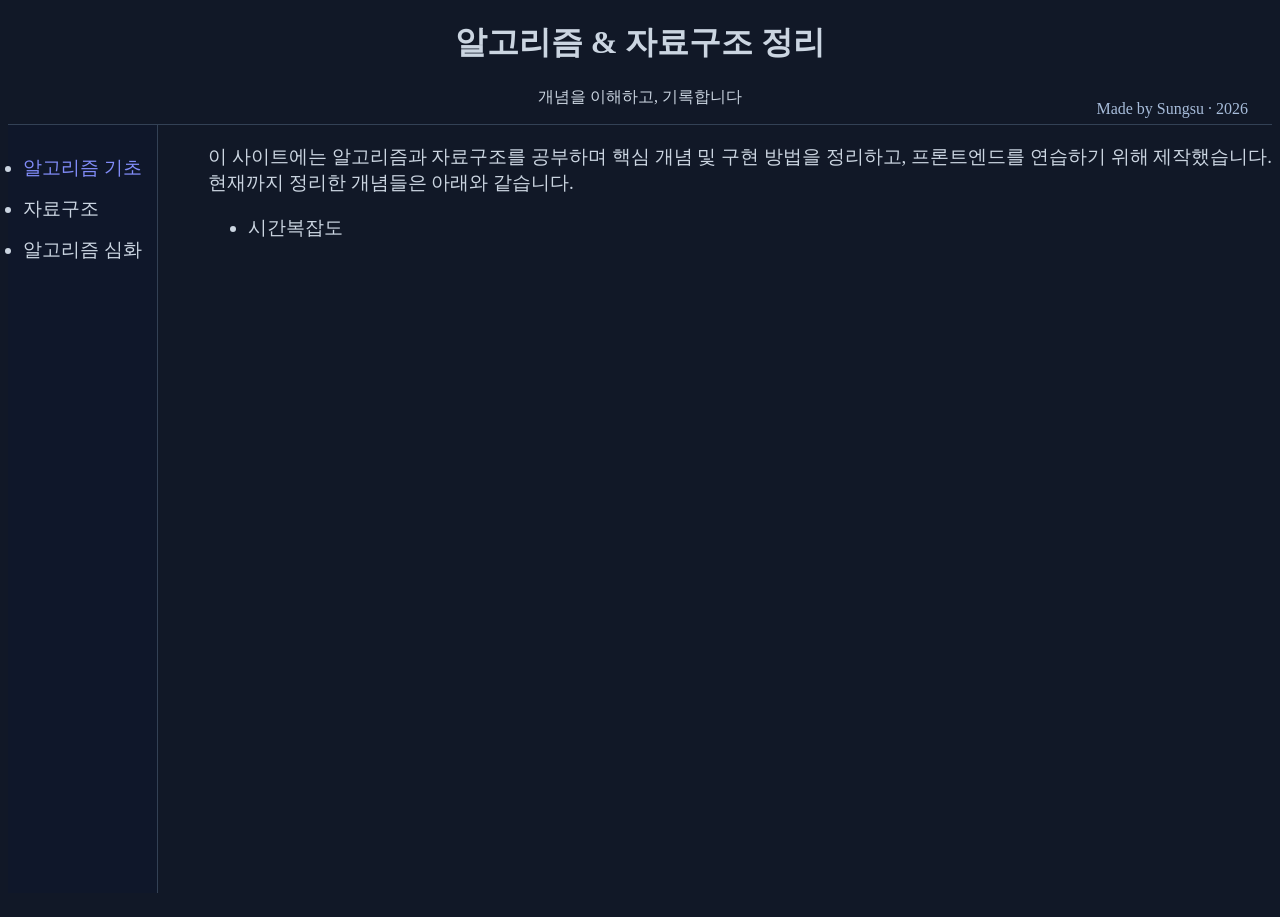
==== index.html @ 2032b718 "init: add algorithm study homepage" ====
<!DOCTYPE html>
<html lang="ko">
<head>
    <meta charset="UTF-8">
    <meta name="viewport" content="width=device-width, initial-scale=1.0">
    <title>algorithm-data-structure-notes</title>
    <link href="style.css" rel="stylesheet">
</head>
<body>
    <header class="header">
        <div>
            <h1>알고리즘 & 자료구조 정리</h1>
            <p>개념을 이해하고, 기록합니다</p>
        </div>

        <span class="site-credit">Made by Sungsu · 2026</span>
    </header>

    <div class="container">
        <ul class="box-list">
            <li><a href="algorithm_basic.html">알고리즘 기초</a></li>
            <li>자료구조</li>
            <li>알고리즘 심화</li>
        </ul>

        <div>
            <p style="font-size: 19px; font-family: gulim;">이 사이트에는 알고리즘과 자료구조를 공부하며 핵심 개념 및 구현 방법을 정리하고, 프론트엔드를 연습하기 위해 제작했습니다.
                현재까지 정리한 개념들은 아래와 같습니다. 

                <ul>
                    <li>시간복잡도</li>
                    
                </ul>

            
            </p>
        </div>

        
        
    </div>
    
    
</body>
</html>
---- style.css ----
body {
    background-color: #111827;
    color: #CBD5E1;
}

li {
    font-family: gulim;
    font-size: 19px;
    margin-top: 15px;
}

.box-list {
    border-right: 1px solid #334155;
    padding: 15px;
    width: fit-content;
    margin-top: 0px;
    background-color: #0F172A;
}


.container {
    display: grid;
    grid-template-columns: 180px minmax(0, 1fr);
    gap: 20px;
    min-height: calc(100vh - 116px);
}

.header {
    position: relative;
    text-align: center;
    border-bottom: 1px solid #334155;
}

.site-credit {
    position: absolute;
    right: 24px;
    top: 85%;
    transform: translateY(-50%);

    font-size: 16px;
    color: #a7bcda;
}

a {
    color: #818CF8;
    text-decoration: none;
}
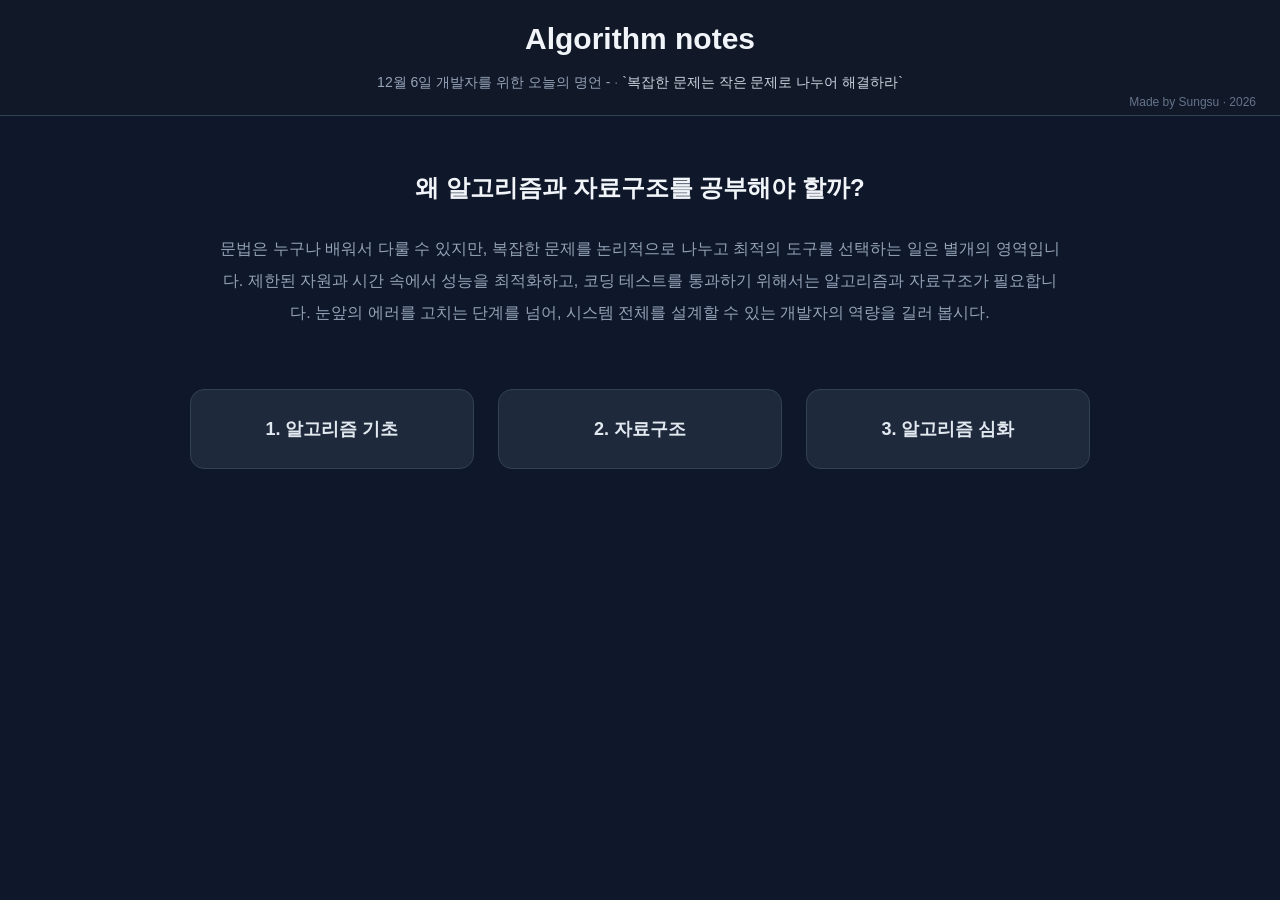
==== commit 8c8ca69a: "feat: improve design and add time complexity" ====
--- a/index.html
+++ b/index.html
@@ -7,38 +7,41 @@
     <link href="style.css" rel="stylesheet">
 </head>
 <body>
+
     <header class="header">
         <div>
-            <h1>알고리즘 & 자료구조 정리</h1>
-            <p>개념을 이해하고, 기록합니다</p>
+            <h1><a href="index.html">Algorithm notes</a></h1>
+            <p id="today-title"></p>
+            <p id="quote"></p>
         </div>
+        <script src="script.js"></script>
 
         <span class="site-credit">Made by Sungsu · 2026</span>
     </header>
 
-    <div class="container">
-        <ul class="box-list">
-            <li><a href="algorithm_basic.html">알고리즘 기초</a></li>
-            <li>자료구조</li>
-            <li>알고리즘 심화</li>
-        </ul>
+    <main class="main-content">
+        <h2 class="main-title">왜 알고리즘과 자료구조를 공부해야 할까?</h2>
 
-        <div>
-            <p style="font-size: 19px; font-family: gulim;">이 사이트에는 알고리즘과 자료구조를 공부하며 핵심 개념 및 구현 방법을 정리하고, 프론트엔드를 연습하기 위해 제작했습니다.
-                현재까지 정리한 개념들은 아래와 같습니다. 
+        <p class="main-description">
+            문법은 누구나 배워서 다룰 수 있지만, 복잡한 문제를 논리적으로 나누고
+            최적의 도구를 선택하는 일은 별개의 영역입니다.
+            제한된 자원과 시간 속에서 성능을 최적화하고,
+            코딩 테스트를 통과하기 위해서는 알고리즘과 자료구조가 필요합니다.
+            눈앞의 에러를 고치는 단계를 넘어,
+            시스템 전체를 설계할 수 있는 개발자의 역량을 길러 봅시다.
+        </p>
 
-                <ul>
-                    <li>시간복잡도</li>
-                    
-                </ul>
+        <div class="button-container">
+            <a href="algorithm_basic.html" class="button"
+            title="알고리즘 기초 개념 공부하기">1. 알고리즘 기초</a>
 
-            
-            </p>
+            <a href="data_structure.html" class="button"
+            title="자료구조 개념 공부하기">2. 자료구조</a>
+
+            <a href="advanced_algorithm.html" class="button"
+            title="고급 알고리즘 공부하기">3. 알고리즘 심화</a>
         </div>
-
-        
-        
-    </div>
+    </main>
     
     
 </body>
--- a/style.css
+++ b/style.css
@@ -1,10 +1,144 @@
+/* 전체 페이지 */
 body {
+    margin: 0;
+    background-color: #0F172A;
+    color: #CBD5E1;
+    font-family: Arial, sans-serif;
+    line-height: 1.8;
+}
+
+/* 공통 링크 */
+a {
+    color: #CBD5E1;
+    text-decoration: none;
+}
+
+/* 상단 제목 영역 */
+.header {
+    position: relative;
+    text-align: center;
+    padding: 18px 24px;
     background-color: #111827;
-    color: #CBD5E1;
-}
-
+    border-bottom: 1px solid #334155;
+}
+
+.header h1 {
+    margin: 0 0 8px;
+    font-size: 30px;
+    line-height: 1.4;
+}
+
+.header h1 a {
+    color: #F1F5F9;
+}
+
+.header h1 a:hover {
+    color: #A5B4FC;
+}
+
+/* 오늘의 명언 */
+#today-title,
+#quote {
+    display: inline;
+    margin: 0;
+    font-size: 14px;
+}
+
+#today-title {
+    color: #94A3B8;
+}
+
+#today-title::after {
+    content: " · ";
+    color: #64748B;
+}
+
+/* 제작자 표시 */
+.site-credit {
+    position: absolute;
+    right: 24px;
+    top: 90%;
+    transform: translateY(-50%);
+    font-size: 12px;
+    color: #64748B;
+}
+
+/* 메인 콘텐츠 */
+.main-content {
+    width: min(1000px, calc(100% - 40px));
+    margin: 0 auto;
+    padding: 40px 0 70px;
+    text-align: center;
+}
+
+/* 본문 제목 */
+.main-title {
+    margin: 10px 0 24px;
+    color: #F1F5F9;
+    font-size: 24px;
+}
+
+/* 본문 설명 */
+.main-description {
+    max-width: 850px;
+    margin: 0 auto;
+    color: #94A3B8;
+    font-size: 16px;
+    line-height: 2;
+}
+
+/* 버튼 3개 배치 */
+.button-container {
+    display: grid;
+    grid-template-columns: repeat(3, minmax(0, 1fr));
+    gap: 24px;
+    width: min(900px, 100%);
+    margin: 60px auto 0;
+}
+
+/* 카드형 버튼 */
+.button {
+    display: flex;
+    align-items: center;
+    justify-content: center;
+    min-height: 80px;
+    padding: 18px 12px;
+    box-sizing: border-box;
+
+    background-color: #1E293B;
+    border: 1px solid #334155;
+    border-radius: 14px;
+
+    color: #E2E8F0;
+    font-size: 18px;
+    font-weight: bold;
+    text-align: center;
+
+    transition: background-color 0.2s,
+                border-color 0.2s,
+                transform 0.2s;
+}
+
+/* 마우스를 올렸을 때 */
+.button:hover {
+    background-color: #29365A;
+    border-color: #818CF8;
+    transform: translateY(-4px);
+}
+
+/* 버튼을 눌렀을 때 */
+.button:active {
+    transform: translateY(-1px);
+}
+
+/* 키보드로 링크를 선택했을 때 */
+.button:focus-visible {
+    outline: 2px solid #A5B4FC;
+    outline-offset: 4px;
+}
+
+/* 기존 다른 페이지의 사이드바 */
 li {
-    font-family: gulim;
     font-size: 19px;
     margin-top: 15px;
 }
@@ -13,10 +147,9 @@
     border-right: 1px solid #334155;
     padding: 15px;
     width: fit-content;
-    margin-top: 0px;
+    margin-top: 0;
     background-color: #0F172A;
 }
-
 
 .container {
     display: grid;
@@ -25,23 +158,352 @@
     min-height: calc(100vh - 116px);
 }
 
-.header {
-    position: relative;
+/* 모바일 화면 */
+@media (max-width: 650px) {
+    .header {
+        padding: 16px 20px;
+    }
+
+    .header h1 {
+        font-size: 25px;
+    }
+
+    .site-credit {
+        position: static;
+        transform: none;
+        margin-top: 6px;
+    }
+
+    .main-content {
+        width: calc(100% - 32px);
+        padding: 30px 0 50px;
+    }
+
+    .main-title {
+        font-size: 21px;
+    }
+
+    .main-description {
+        font-size: 15px;
+        text-align: left;
+    }
+
+    .button-container {
+        grid-template-columns: 1fr;
+        gap: 14px;
+        margin-top: 35px;
+    }
+
+    .button {
+        min-height: 65px;
+        font-size: 17px;
+    }
+
+    .container {
+        grid-template-columns: 1fr;
+    }
+}
+
+/* 알고리즘 기초 페이지 전용 디자인 */
+
+.algorithm-basic-page {
+    min-height: 100vh;
+}
+
+/* 상단 헤더 */
+.algorithm-basic-page .header {
+    padding: 14px 24px;
+}
+
+.algorithm-basic-page .header h1 {
+    margin: 0 0 4px;
+    font-size: 27px;
+}
+
+.algorithm-basic-page .site-credit {
+    top: 50%;
+}
+
+/* 메인 영역 */
+.algorithm-basic-page .basic-main {
+    width: min(1000px, calc(100% - 40px));
+    margin: 0 auto;
+    padding: 34px 0 28px;
+    box-sizing: border-box;
+}
+
+/* 페이지 소개 */
+.algorithm-basic-page .basic-intro {
     text-align: center;
+    margin-bottom: 28px;
+}
+
+.algorithm-basic-page .basic-label {
+    margin: 0 0 6px;
+    color: #818CF8;
+    font-size: 12px;
+    font-weight: bold;
+    letter-spacing: 2px;
+}
+
+.algorithm-basic-page .basic-intro h2 {
+    margin: 0;
+    color: #F1F5F9;
+    font-size: 28px;
+}
+
+.algorithm-basic-page .basic-description {
+    margin: 8px 0 0;
+    color: #94A3B8;
+    font-size: 14px;
+}
+
+/* 개념 카드 배치 */
+.algorithm-basic-page .topic-grid {
+    display: grid;
+    grid-template-columns: repeat(3, minmax(0, 1fr));
+    gap: 14px;
+}
+
+/* 각 카드 */
+.algorithm-basic-page .topic-card {
+    display: flex;
+    flex-direction: column;
+    align-items: flex-start;
+
+    min-width: 0;
+    min-height: 175px;
+    padding: 20px;
+    box-sizing: border-box;
+
+    background-color: #172238;
+    border: 1px solid #334155;
+    border-radius: 12px;
+
+    color: #CBD5E1;
+    text-decoration: none;
+
+    transition:
+        background-color 0.2s,
+        border-color 0.2s,
+        transform 0.2s;
+}
+
+/* 실제 링크가 있는 카드에만 호버 효과 */
+.algorithm-basic-page a.topic-card:hover {
+    background-color: #202E49;
+    border-color: #818CF8;
+    transform: translateY(-3px);
+}
+
+.algorithm-basic-page a.topic-card:focus-visible {
+    outline: 2px solid #A5B4FC;
+    outline-offset: 3px;
+}
+
+/* 카드 상단 영문 분류 */
+.algorithm-basic-page .topic-number {
+    color: #818CF8;
+    font-size: 10px;
+    font-weight: bold;
+    letter-spacing: 1px;
+}
+
+/* 카드 제목 */
+.algorithm-basic-page .topic-card h3 {
+    margin: 12px 0 6px;
+    color: #F1F5F9;
+    font-size: 18px;
+}
+
+/* 카드 설명 */
+.algorithm-basic-page .topic-card p {
+    margin: 0;
+    color: #94A3B8;
+    font-size: 13px;
+    line-height: 1.7;
+}
+
+/* 카드 하단 링크 */
+.algorithm-basic-page .topic-action {
+    margin-top: auto;
+    padding-top: 16px;
+    color: #A5B4FC;
+    font-size: 12px;
+    font-weight: bold;
+}
+
+/* 아직 정리하지 않은 개념 */
+.algorithm-basic-page .topic-status {
+    margin-top: auto;
+    padding-top: 16px;
+    color: #64748B;
+    font-size: 12px;
+}
+
+/* 페이지 하단 문구 */
+.algorithm-basic-page .basic-footer {
+    margin-top: 24px;
+    text-align: center;
+    color: #475569;
+    font-size: 11px;
+    letter-spacing: 0.4px;
+}
+
+/* 태블릿: 두 열 */
+@media (max-width: 800px) {
+    .algorithm-basic-page .topic-grid {
+        grid-template-columns: repeat(2, minmax(0, 1fr));
+    }
+}
+
+/* 모바일: 한 열 */
+@media (max-width: 550px) {
+    .algorithm-basic-page .basic-main {
+        width: calc(100% - 28px);
+        padding-top: 24px;
+    }
+
+    .algorithm-basic-page .basic-intro h2 {
+        font-size: 24px;
+    }
+
+    .algorithm-basic-page .topic-grid {
+        grid-template-columns: 1fr;
+        gap: 10px;
+    }
+
+    .algorithm-basic-page .topic-card {
+        min-height: 150px;
+        padding: 18px;
+    }
+
+    .algorithm-basic-page .header {
+        padding: 14px 12px;
+    }
+
+    .algorithm-basic-page .header h1 {
+        font-size: 23px;
+    }
+
+    .algorithm-basic-page .site-credit {
+        position: static;
+        display: block;
+        transform: none;
+        margin-top: 5px;
+    }
+}
+
+/* 여기부터 학습 메모 파일에 적용되는 CSS */
+.note-content {
+    max-width: 900px;
+    margin: 30px auto;
+    padding: 24px;
+    color: #CBD5E1;
+    line-height: 1.8;
+    overflow-wrap: break-word;
+}
+
+.note-content h2 {
+    color: #E2E8F0;
+    font-size: 28px;
     border-bottom: 1px solid #334155;
-}
-
-.site-credit {
-    position: absolute;
-    right: 24px;
-    top: 85%;
-    transform: translateY(-50%);
-
-    font-size: 16px;
-    color: #a7bcda;
-}
-
-a {
-    color: #818CF8;
-    text-decoration: none;
+    padding-bottom: 12px;
+}
+
+.note-content h3 {
+    color: #A5B4FC;
+    margin-top: 36px;
+}
+
+.note-content h4 {
+    color: #E2E8F0;
+    margin-top: 24px;
+}
+
+.note-content p {
+    margin: 14px 0;
+}
+
+.complexity-list {
+    display: grid;
+    grid-template-columns: repeat(auto-fit, minmax(160px, 1fr));
+    gap: 10px;
+}
+
+.complexity-list p {
+    margin: 0;
+    padding: 12px;
+    background-color: #1E293B;
+    border: 1px solid #334155;
+    border-radius: 8px;
+}
+
+.note-content p code {
+    color: #A5B4FC;
+    background-color: #1E293B;
+    padding: 2px 5px;
+    border-radius: 4px;
+}
+
+/* 코드 블록 */
+.code-block {
+    background-color: #0B1120;
+    border: 1px solid #334155;
+    border-radius: 10px;
+    padding: 20px;
+    overflow-x: auto;
+    line-height: 1.6;
+}
+
+.code-block code {
+    font-family: Consolas, monospace;
+    font-size: 14px;
+    color: #E2E8F0;
+    white-space: pre;
+}
+
+/* 코드 문법별 색상 */
+.code-block .kw {
+    color: #C4B5FD;
+}
+
+.code-block .fn {
+    color: #7DD3FC;
+}
+
+.code-block .num {
+    color: #FDBA74;
+}
+
+.code-block .comment {
+    color: #94A3B8;
+    font-style: italic;
+}
+
+/* 최적화 접근법 */
+.note-content li {
+    padding-left: 6px;
+    margin-bottom: 18px;
+}
+
+.note-content li p {
+    margin: 4px 0;
+}
+
+/* 알고리즘 기법 태그 */
+.topic-list {
+    display: flex;
+    flex-wrap: wrap;
+    gap: 10px;
+    margin-top: 16px;
+}
+
+.topic-list span {
+    background-color: #1E293B;
+    border: 1px solid #475569;
+    color: #A5B4FC;
+    padding: 6px 12px;
+    border-radius: 20px;
+    font-size: 14px;
 }
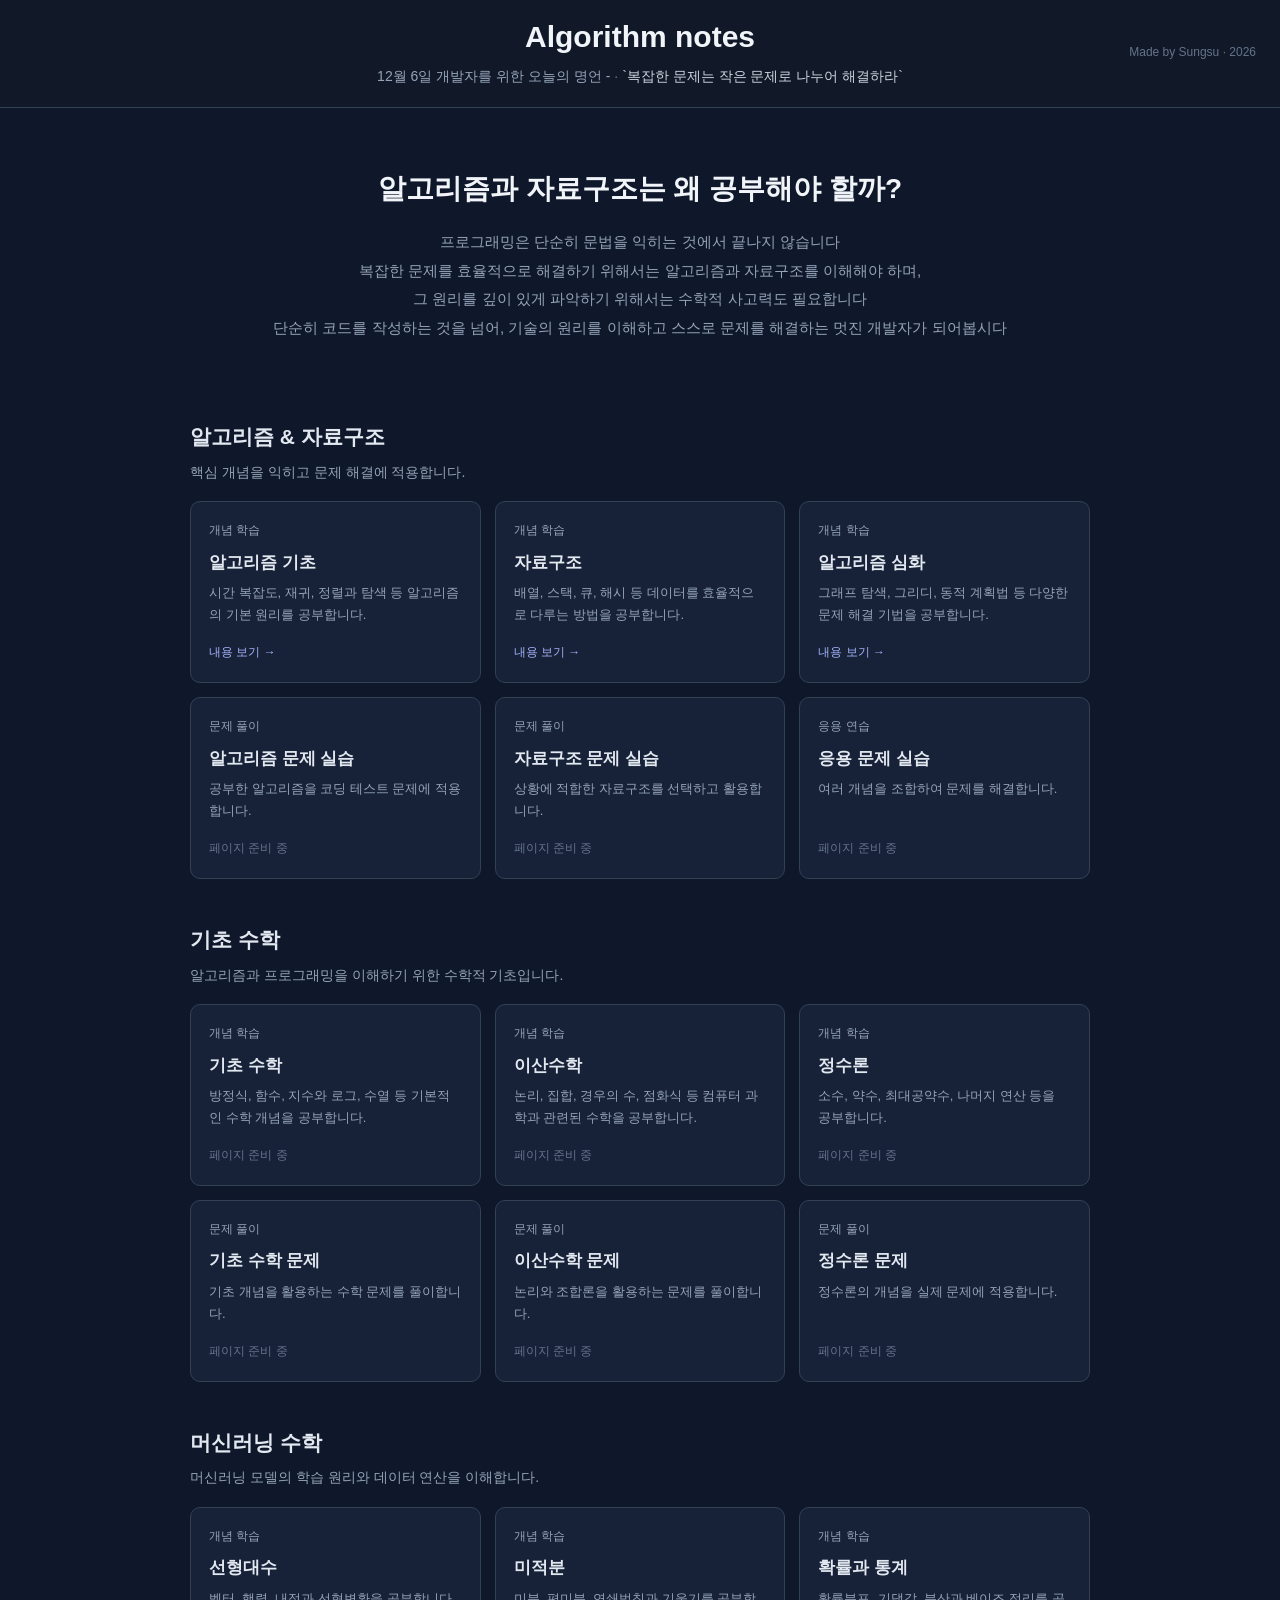
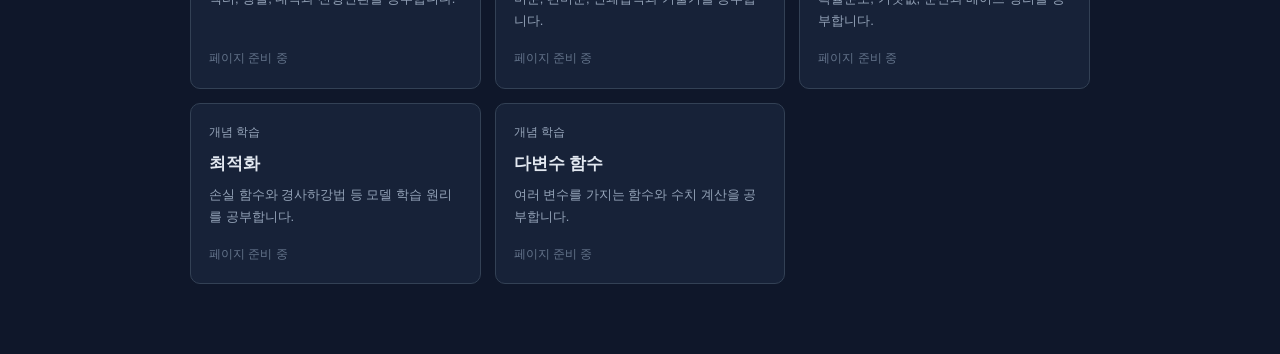
==== commit cc2d530c: "feat: expand study categories" ====
--- a/index.html
+++ b/index.html
@@ -3,10 +3,11 @@
 <head>
     <meta charset="UTF-8">
     <meta name="viewport" content="width=device-width, initial-scale=1.0">
-    <title>algorithm-data-structure-notes</title>
+    <title>Algorithm notes</title>
     <link href="style.css" rel="stylesheet">
 </head>
-<body>
+
+<body class="home-page">
 
     <header class="header">
         <div>
@@ -14,35 +15,223 @@
             <p id="today-title"></p>
             <p id="quote"></p>
         </div>
-        <script src="script.js"></script>
 
         <span class="site-credit">Made by Sungsu · 2026</span>
     </header>
 
     <main class="main-content">
-        <h2 class="main-title">왜 알고리즘과 자료구조를 공부해야 할까?</h2>
-
-        <p class="main-description">
-            문법은 누구나 배워서 다룰 수 있지만, 복잡한 문제를 논리적으로 나누고
-            최적의 도구를 선택하는 일은 별개의 영역입니다.
-            제한된 자원과 시간 속에서 성능을 최적화하고,
-            코딩 테스트를 통과하기 위해서는 알고리즘과 자료구조가 필요합니다.
-            눈앞의 에러를 고치는 단계를 넘어,
-            시스템 전체를 설계할 수 있는 개발자의 역량을 길러 봅시다.
-        </p>
-
-        <div class="button-container">
-            <a href="algorithm_basic.html" class="button"
-            title="알고리즘 기초 개념 공부하기">1. 알고리즘 기초</a>
-
-            <a href="data_structure.html" class="button"
-            title="자료구조 개념 공부하기">2. 자료구조</a>
-
-            <a href="advanced_algorithm.html" class="button"
-            title="고급 알고리즘 공부하기">3. 알고리즘 심화</a>
-        </div>
+
+        <section class="home-intro">
+            <h2 class="main-title">
+                알고리즘과 자료구조는 왜 공부해야 할까?
+            </h2>
+
+            <p class="main-description">
+                프로그래밍은 단순히 문법을 익히는 것에서 끝나지 않습니다<br>
+                복잡한 문제를 효율적으로 해결하기 위해서는 알고리즘과 자료구조를 이해해야 하며,<br>
+                그 원리를 깊이 있게 파악하기 위해서는 수학적 사고력도 필요합니다
+                <br>
+                단순히 코드를 작성하는 것을 넘어, 기술의 원리를 이해하고 스스로 문제를 해결하는 멋진 개발자가 되어봅시다
+            </p>
+        </section>
+
+        <!-- 알고리즘 & 자료구조 -->
+        <section class="home-section">
+            <div class="section-heading">
+                <h2>알고리즘 & 자료구조</h2>
+                <p>핵심 개념을 익히고 문제 해결에 적용합니다.</p>
+            </div>
+
+            <div class="button-container">
+
+                <a href="algorithm_basic.html" class="button">
+                    <span class="card-category">개념 학습</span>
+                    <strong>알고리즘 기초</strong>
+                    <span class="card-description">
+                        시간 복잡도, 재귀, 정렬과 탐색 등
+                        알고리즘의 기본 원리를 공부합니다.
+                    </span>
+                    <span class="card-action">내용 보기 →</span>
+                </a>
+
+                <a href="data_structure.html" class="button">
+                    <span class="card-category">개념 학습</span>
+                    <strong>자료구조</strong>
+                    <span class="card-description">
+                        배열, 스택, 큐, 해시 등 데이터를
+                        효율적으로 다루는 방법을 공부합니다.
+                    </span>
+                    <span class="card-action">내용 보기 →</span>
+                </a>
+
+                <a href="advanced_algorithm.html" class="button">
+                    <span class="card-category">개념 학습</span>
+                    <strong>알고리즘 심화</strong>
+                    <span class="card-description">
+                        그래프 탐색, 그리디, 동적 계획법 등
+                        다양한 문제 해결 기법을 공부합니다.
+                    </span>
+                    <span class="card-action">내용 보기 →</span>
+                </a>
+
+                <article class="button card-disabled">
+                    <span class="card-category">문제 풀이</span>
+                    <strong>알고리즘 문제 실습</strong>
+                    <span class="card-description">
+                        공부한 알고리즘을 코딩 테스트 문제에 적용합니다.
+                    </span>
+                    <span class="card-status">페이지 준비 중</span>
+                </article>
+
+                <article class="button card-disabled">
+                    <span class="card-category">문제 풀이</span>
+                    <strong>자료구조 문제 실습</strong>
+                    <span class="card-description">
+                        상황에 적합한 자료구조를 선택하고 활용합니다.
+                    </span>
+                    <span class="card-status">페이지 준비 중</span>
+                </article>
+
+                <article class="button card-disabled">
+                    <span class="card-category">응용 연습</span>
+                    <strong>응용 문제 실습</strong>
+                    <span class="card-description">
+                        여러 개념을 조합하여 문제를 해결합니다.
+                    </span>
+                    <span class="card-status">페이지 준비 중</span>
+                </article>
+
+            </div>
+        </section>
+
+        <!-- 기초 수학 -->
+        <section class="home-section">
+            <div class="section-heading">
+                <h2>기초 수학</h2>
+                <p>알고리즘과 프로그래밍을 이해하기 위한 수학적 기초입니다.</p>
+            </div>
+
+            <div class="button-container">
+
+                <article class="button card-disabled">
+                    <span class="card-category">개념 학습</span>
+                    <strong>기초 수학</strong>
+                    <span class="card-description">
+                        방정식, 함수, 지수와 로그, 수열 등
+                        기본적인 수학 개념을 공부합니다.
+                    </span>
+                    <span class="card-status">페이지 준비 중</span>
+                </article>
+
+                <article class="button card-disabled">
+                    <span class="card-category">개념 학습</span>
+                    <strong>이산수학</strong>
+                    <span class="card-description">
+                        논리, 집합, 경우의 수, 점화식 등
+                        컴퓨터 과학과 관련된 수학을 공부합니다.
+                    </span>
+                    <span class="card-status">페이지 준비 중</span>
+                </article>
+
+                <article class="button card-disabled">
+                    <span class="card-category">개념 학습</span>
+                    <strong>정수론</strong>
+                    <span class="card-description">
+                        소수, 약수, 최대공약수, 나머지 연산 등을 공부합니다.
+                    </span>
+                    <span class="card-status">페이지 준비 중</span>
+                </article>
+
+                <article class="button card-disabled">
+                    <span class="card-category">문제 풀이</span>
+                    <strong>기초 수학 문제</strong>
+                    <span class="card-description">
+                        기초 개념을 활용하는 수학 문제를 풀이합니다.
+                    </span>
+                    <span class="card-status">페이지 준비 중</span>
+                </article>
+
+                <article class="button card-disabled">
+                    <span class="card-category">문제 풀이</span>
+                    <strong>이산수학 문제</strong>
+                    <span class="card-description">
+                        논리와 조합론을 활용하는 문제를 풀이합니다.
+                    </span>
+                    <span class="card-status">페이지 준비 중</span>
+                </article>
+
+                <article class="button card-disabled">
+                    <span class="card-category">문제 풀이</span>
+                    <strong>정수론 문제</strong>
+                    <span class="card-description">
+                        정수론의 개념을 실제 문제에 적용합니다.
+                    </span>
+                    <span class="card-status">페이지 준비 중</span>
+                </article>
+
+            </div>
+        </section>
+
+        <!-- 머신러닝 수학 -->
+        <section class="home-section">
+            <div class="section-heading">
+                <h2>머신러닝 수학</h2>
+                <p>머신러닝 모델의 학습 원리와 데이터 연산을 이해합니다.</p>
+            </div>
+
+            <div class="button-container">
+
+                <article class="button card-disabled">
+                    <span class="card-category">개념 학습</span>
+                    <strong>선형대수</strong>
+                    <span class="card-description">
+                        벡터, 행렬, 내적과 선형변환을 공부합니다.
+                    </span>
+                    <span class="card-status">페이지 준비 중</span>
+                </article>
+
+                <article class="button card-disabled">
+                    <span class="card-category">개념 학습</span>
+                    <strong>미적분</strong>
+                    <span class="card-description">
+                        미분, 편미분, 연쇄법칙과 기울기를 공부합니다.
+                    </span>
+                    <span class="card-status">페이지 준비 중</span>
+                </article>
+
+                <article class="button card-disabled">
+                    <span class="card-category">개념 학습</span>
+                    <strong>확률과 통계</strong>
+                    <span class="card-description">
+                        확률분포, 기댓값, 분산과 베이즈 정리를 공부합니다.
+                    </span>
+                    <span class="card-status">페이지 준비 중</span>
+                </article>
+
+                <article class="button card-disabled">
+                    <span class="card-category">개념 학습</span>
+                    <strong>최적화</strong>
+                    <span class="card-description">
+                        손실 함수와 경사하강법 등 모델 학습 원리를 공부합니다.
+                    </span>
+                    <span class="card-status">페이지 준비 중</span>
+                </article>
+
+                <article class="button card-disabled">
+                    <span class="card-category">개념 학습</span>
+                    <strong>다변수 함수</strong>
+                    <span class="card-description">
+                        여러 변수를 가지는 함수와 수치 계산을 공부합니다.
+                    </span>
+                    <span class="card-status">페이지 준비 중</span>
+                </article>
+
+            </div>
+        </section>
+
     </main>
-    
-    
+
+    <script src="script.js"></script>
+
 </body>
 </html>
--- a/style.css
+++ b/style.css
@@ -1,4 +1,5 @@
-/* 전체 페이지 */
+/* 공통 스타일 */
+
 body {
     margin: 0;
     background-color: #0F172A;
@@ -7,13 +8,14 @@
     line-height: 1.8;
 }
 
-/* 공통 링크 */
 a {
     color: #CBD5E1;
     text-decoration: none;
 }
 
-/* 상단 제목 영역 */
+
+/* 공통 헤더 */
+
 .header {
     position: relative;
     text-align: center;
@@ -36,7 +38,9 @@
     color: #A5B4FC;
 }
 
+
 /* 오늘의 명언 */
+
 #today-title,
 #quote {
     display: inline;
@@ -53,7 +57,9 @@
     color: #64748B;
 }
 
+
 /* 제작자 표시 */
+
 .site-credit {
     position: absolute;
     right: 24px;
@@ -63,7 +69,9 @@
     color: #64748B;
 }
 
-/* 메인 콘텐츠 */
+
+/* 홈페이지 공통 콘텐츠 */
+
 .main-content {
     width: min(1000px, calc(100% - 40px));
     margin: 0 auto;
@@ -71,14 +79,12 @@
     text-align: center;
 }
 
-/* 본문 제목 */
 .main-title {
     margin: 10px 0 24px;
     color: #F1F5F9;
     font-size: 24px;
 }
 
-/* 본문 설명 */
 .main-description {
     max-width: 850px;
     margin: 0 auto;
@@ -87,7 +93,9 @@
     line-height: 2;
 }
 
-/* 버튼 3개 배치 */
+
+/* 버튼 공통 스타일 */
+
 .button-container {
     display: grid;
     grid-template-columns: repeat(3, minmax(0, 1fr));
@@ -96,7 +104,6 @@
     margin: 60px auto 0;
 }
 
-/* 카드형 버튼 */
 .button {
     display: flex;
     align-items: center;
@@ -114,30 +121,30 @@
     font-weight: bold;
     text-align: center;
 
-    transition: background-color 0.2s,
-                border-color 0.2s,
-                transform 0.2s;
-}
-
-/* 마우스를 올렸을 때 */
+    transition:
+        background-color 0.2s,
+        border-color 0.2s,
+        transform 0.2s;
+}
+
 .button:hover {
     background-color: #29365A;
     border-color: #818CF8;
     transform: translateY(-4px);
 }
 
-/* 버튼을 눌렀을 때 */
 .button:active {
     transform: translateY(-1px);
 }
 
-/* 키보드로 링크를 선택했을 때 */
 .button:focus-visible {
     outline: 2px solid #A5B4FC;
     outline-offset: 4px;
 }
 
-/* 기존 다른 페이지의 사이드바 */
+
+/* 알고리즘 페이지 사이드바 */
+
 li {
     font-size: 19px;
     margin-top: 15px;
@@ -158,7 +165,9 @@
     min-height: calc(100vh - 116px);
 }
 
-/* 모바일 화면 */
+
+/* 공통 반응형 스타일 */
+
 @media (max-width: 650px) {
     .header {
         padding: 16px 20px;
@@ -204,13 +213,13 @@
     }
 }
 
-/* 알고리즘 기초 페이지 전용 디자인 */
+
+/* 알고리즘 기초 전용 */
 
 .algorithm-basic-page {
     min-height: 100vh;
 }
 
-/* 상단 헤더 */
 .algorithm-basic-page .header {
     padding: 14px 24px;
 }
@@ -224,7 +233,6 @@
     top: 50%;
 }
 
-/* 메인 영역 */
 .algorithm-basic-page .basic-main {
     width: min(1000px, calc(100% - 40px));
     margin: 0 auto;
@@ -232,7 +240,6 @@
     box-sizing: border-box;
 }
 
-/* 페이지 소개 */
 .algorithm-basic-page .basic-intro {
     text-align: center;
     margin-bottom: 28px;
@@ -258,14 +265,12 @@
     font-size: 14px;
 }
 
-/* 개념 카드 배치 */
 .algorithm-basic-page .topic-grid {
     display: grid;
     grid-template-columns: repeat(3, minmax(0, 1fr));
     gap: 14px;
 }
 
-/* 각 카드 */
 .algorithm-basic-page .topic-card {
     display: flex;
     flex-direction: column;
@@ -289,7 +294,6 @@
         transform 0.2s;
 }
 
-/* 실제 링크가 있는 카드에만 호버 효과 */
 .algorithm-basic-page a.topic-card:hover {
     background-color: #202E49;
     border-color: #818CF8;
@@ -301,7 +305,6 @@
     outline-offset: 3px;
 }
 
-/* 카드 상단 영문 분류 */
 .algorithm-basic-page .topic-number {
     color: #818CF8;
     font-size: 10px;
@@ -309,14 +312,12 @@
     letter-spacing: 1px;
 }
 
-/* 카드 제목 */
 .algorithm-basic-page .topic-card h3 {
     margin: 12px 0 6px;
     color: #F1F5F9;
     font-size: 18px;
 }
 
-/* 카드 설명 */
 .algorithm-basic-page .topic-card p {
     margin: 0;
     color: #94A3B8;
@@ -324,7 +325,6 @@
     line-height: 1.7;
 }
 
-/* 카드 하단 링크 */
 .algorithm-basic-page .topic-action {
     margin-top: auto;
     padding-top: 16px;
@@ -333,7 +333,6 @@
     font-weight: bold;
 }
 
-/* 아직 정리하지 않은 개념 */
 .algorithm-basic-page .topic-status {
     margin-top: auto;
     padding-top: 16px;
@@ -341,7 +340,6 @@
     font-size: 12px;
 }
 
-/* 페이지 하단 문구 */
 .algorithm-basic-page .basic-footer {
     margin-top: 24px;
     text-align: center;
@@ -350,14 +348,12 @@
     letter-spacing: 0.4px;
 }
 
-/* 태블릿: 두 열 */
 @media (max-width: 800px) {
     .algorithm-basic-page .topic-grid {
         grid-template-columns: repeat(2, minmax(0, 1fr));
     }
 }
 
-/* 모바일: 한 열 */
 @media (max-width: 550px) {
     .algorithm-basic-page .basic-main {
         width: calc(100% - 28px);
@@ -394,7 +390,9 @@
     }
 }
 
-/* 여기부터 학습 메모 파일에 적용되는 CSS */
+
+/* 학습 메모 페이지 전용 */
+
 .note-content {
     max-width: 900px;
     margin: 30px auto;
@@ -446,7 +444,9 @@
     border-radius: 4px;
 }
 
+
 /* 코드 블록 */
+
 .code-block {
     background-color: #0B1120;
     border: 1px solid #334155;
@@ -463,7 +463,6 @@
     white-space: pre;
 }
 
-/* 코드 문법별 색상 */
 .code-block .kw {
     color: #C4B5FD;
 }
@@ -481,7 +480,9 @@
     font-style: italic;
 }
 
-/* 최적화 접근법 */
+
+/* 학습 메모의 목록 */
+
 .note-content li {
     padding-left: 6px;
     margin-bottom: 18px;
@@ -491,7 +492,9 @@
     margin: 4px 0;
 }
 
+
 /* 알고리즘 기법 태그 */
+
 .topic-list {
     display: flex;
     flex-wrap: wrap;
@@ -506,4 +509,221 @@
     padding: 6px 12px;
     border-radius: 20px;
     font-size: 14px;
+}
+
+
+/* =====================================
+   홈페이지 전용 스타일
+   ===================================== */
+
+/* 홈페이지 상단 */
+
+.home-page .header {
+    padding: 16px 24px;
+}
+
+.home-page .header h1 {
+    margin-bottom: 4px;
+}
+
+.home-page .site-credit {
+    top: 50%;
+}
+
+
+/* 홈페이지 소개 */
+
+.home-page .home-intro {
+    padding: 8px 0 34px;
+}
+
+.home-page .main-title {
+    margin: 8px 0 14px;
+    font-size: 28px;
+}
+
+.home-page .main-description {
+    max-width: 760px;
+    font-size: 15px;
+    line-height: 1.9;
+}
+
+
+/* 각 카테고리 영역 */
+
+.home-page .home-section {
+    margin-top: 42px;
+}
+
+.home-page .section-heading {
+    width: min(900px, 100%);
+    margin: 0 auto 16px;
+    text-align: left;
+}
+
+.home-page .section-heading h2 {
+    margin: 0;
+    color: #E2E8F0;
+    font-size: 21px;
+}
+
+.home-page .section-heading p {
+    margin: 4px 0 0;
+    color: #94A3B8;
+    font-size: 14px;
+}
+
+
+/* 카드 배치 */
+
+.home-page .button-container {
+    width: min(900px, 100%);
+    margin: 0 auto;
+    grid-template-columns: repeat(3, minmax(0, 1fr));
+    gap: 14px;
+}
+
+
+/* 홈페이지 카드 */
+
+.home-page .button {
+    display: flex;
+    flex-direction: column;
+    align-items: flex-start;
+    justify-content: flex-start;
+
+    min-width: 0;
+    min-height: 172px;
+    margin-top: 0;
+    padding: 18px;
+    box-sizing: border-box;
+
+    background-color: #172238;
+    border: 1px solid #334155;
+    border-radius: 10px;
+
+    color: #CBD5E1;
+    text-align: left;
+    font-size: 16px;
+    font-weight: normal;
+}
+
+
+/* 카드 상단 분류 */
+
+.home-page .card-category {
+    color: #94A3B8;
+    font-size: 12px;
+}
+
+
+/* 카드 제목 */
+
+.home-page .button strong {
+    margin-top: 8px;
+    color: #E2E8F0;
+    font-size: 17px;
+    line-height: 1.5;
+}
+
+
+/* 카드 설명 */
+
+.home-page .card-description {
+    display: block;
+    margin-top: 7px;
+    color: #94A3B8;
+    font-size: 13px;
+    font-weight: normal;
+    line-height: 1.7;
+}
+
+
+/* 카드 하단의 링크 */
+
+.home-page .card-action {
+    display: block;
+    margin-top: auto;
+    padding-top: 16px;
+    color: #A5B4FC;
+    font-size: 12px;
+}
+
+
+/* 마우스를 올린 카드 */
+
+.home-page a.button:hover {
+    background-color: #1E293B;
+    border-color: #6475C7;
+    transform: translateY(-2px);
+}
+
+
+/* 아직 준비되지 않은 카드 */
+
+.home-page .card-disabled {
+    cursor: default;
+}
+
+.home-page .card-disabled:hover {
+    background-color: #172238;
+    border-color: #334155;
+    transform: none;
+}
+
+.home-page .card-status {
+    display: block;
+    margin-top: auto;
+    padding-top: 16px;
+    color: #64748B;
+    font-size: 12px;
+}
+
+
+/* 홈페이지 반응형 */
+
+@media (max-width: 800px) {
+    .home-page .button-container {
+        grid-template-columns: repeat(2, minmax(0, 1fr));
+    }
+}
+
+@media (max-width: 650px) {
+    .home-page .header {
+        padding: 16px 20px;
+    }
+
+    .home-page .site-credit {
+        position: static;
+        display: block;
+        margin-top: 5px;
+        transform: none;
+    }
+
+    .home-page .main-title {
+        font-size: 23px;
+    }
+
+    .home-page .main-description {
+        text-align: center;
+        font-size: 14px;
+    }
+
+    .home-page .home-section {
+        margin-top: 34px;
+    }
+
+    .home-page .section-heading h2 {
+        font-size: 19px;
+    }
+
+    .home-page .button-container {
+        grid-template-columns: 1fr;
+        gap: 10px;
+    }
+
+    .home-page .button {
+        min-height: 145px;
+        padding: 16px;
+    }
 }
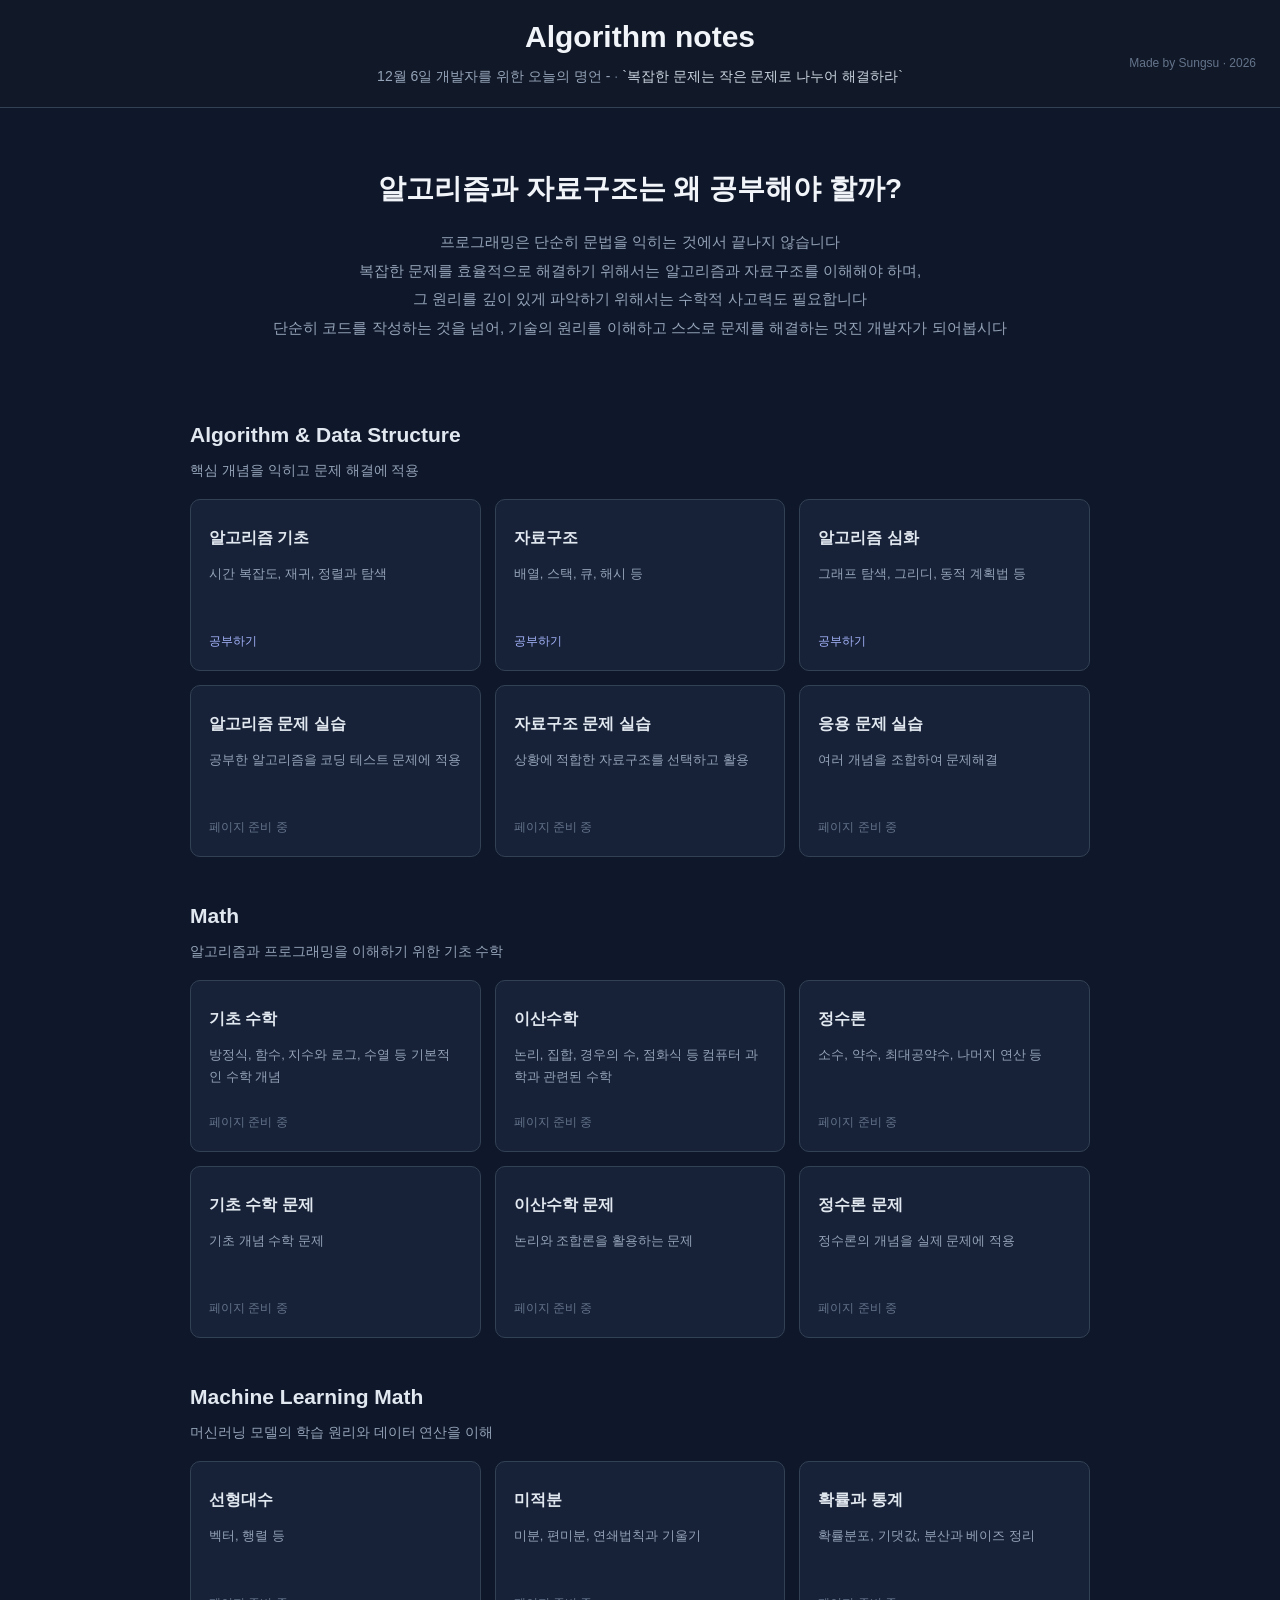
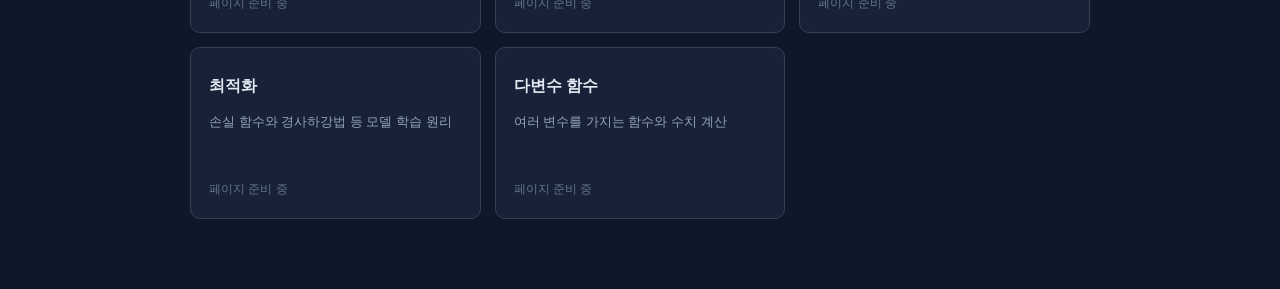
==== commit 125908d5: "refactor: reorganize project directory structure" ====
--- a/index.html
+++ b/index.html
@@ -4,7 +4,9 @@
     <meta charset="UTF-8">
     <meta name="viewport" content="width=device-width, initial-scale=1.0">
     <title>Algorithm notes</title>
-    <link href="style.css" rel="stylesheet">
+    <link href="stylesheet/common.css" rel="stylesheet">
+    <link href="stylesheet/home.css" rel="stylesheet">
+    <link href="stylesheet/responsive.css" rel="stylesheet">
 </head>
 
 <body class="home-page">
@@ -38,65 +40,56 @@
         <!-- 알고리즘 & 자료구조 -->
         <section class="home-section">
             <div class="section-heading">
-                <h2>알고리즘 & 자료구조</h2>
-                <p>핵심 개념을 익히고 문제 해결에 적용합니다.</p>
+                <h2>Algorithm & Data Structure</h2>
+                <p>핵심 개념을 익히고 문제 해결에 적용</p>
             </div>
 
             <div class="button-container">
 
-                <a href="algorithm_basic.html" class="button">
-                    <span class="card-category">개념 학습</span>
+                <a href="algorithm_basic/main.html" class="button">
                     <strong>알고리즘 기초</strong>
                     <span class="card-description">
-                        시간 복잡도, 재귀, 정렬과 탐색 등
-                        알고리즘의 기본 원리를 공부합니다.
-                    </span>
-                    <span class="card-action">내용 보기 →</span>
+                        시간 복잡도, 재귀, 정렬과 탐색
+                    </span>
+                    <span class="card-action">공부하기</span>
                 </a>
 
-                <a href="data_structure.html" class="button">
-                    <span class="card-category">개념 학습</span>
+                <a href="data_structure/main.html" class="button">
                     <strong>자료구조</strong>
                     <span class="card-description">
-                        배열, 스택, 큐, 해시 등 데이터를
-                        효율적으로 다루는 방법을 공부합니다.
-                    </span>
-                    <span class="card-action">내용 보기 →</span>
+                        배열, 스택, 큐, 해시 등
+                    </span>
+                    <span class="card-action">공부하기</span>
                 </a>
 
-                <a href="advanced_algorithm.html" class="button">
-                    <span class="card-category">개념 학습</span>
+                <a href="advanced_algorithm/main.html" class="button">
                     <strong>알고리즘 심화</strong>
                     <span class="card-description">
                         그래프 탐색, 그리디, 동적 계획법 등
-                        다양한 문제 해결 기법을 공부합니다.
-                    </span>
-                    <span class="card-action">내용 보기 →</span>
+                    </span>
+                    <span class="card-action">공부하기</span>
                 </a>
 
                 <article class="button card-disabled">
-                    <span class="card-category">문제 풀이</span>
                     <strong>알고리즘 문제 실습</strong>
                     <span class="card-description">
-                        공부한 알고리즘을 코딩 테스트 문제에 적용합니다.
-                    </span>
-                    <span class="card-status">페이지 준비 중</span>
-                </article>
-
-                <article class="button card-disabled">
-                    <span class="card-category">문제 풀이</span>
+                        공부한 알고리즘을 코딩 테스트 문제에 적용
+                    </span>
+                    <span class="card-status">페이지 준비 중</span>
+                </article>
+
+                <article class="button card-disabled">
                     <strong>자료구조 문제 실습</strong>
                     <span class="card-description">
-                        상황에 적합한 자료구조를 선택하고 활용합니다.
-                    </span>
-                    <span class="card-status">페이지 준비 중</span>
-                </article>
-
-                <article class="button card-disabled">
-                    <span class="card-category">응용 연습</span>
+                        상황에 적합한 자료구조를 선택하고 활용
+                    </span>
+                    <span class="card-status">페이지 준비 중</span>
+                </article>
+
+                <article class="button card-disabled">
                     <strong>응용 문제 실습</strong>
                     <span class="card-description">
-                        여러 개념을 조합하여 문제를 해결합니다.
+                        여러 개념을 조합하여 문제해결
                     </span>
                     <span class="card-status">페이지 준비 중</span>
                 </article>
@@ -107,64 +100,58 @@
         <!-- 기초 수학 -->
         <section class="home-section">
             <div class="section-heading">
-                <h2>기초 수학</h2>
-                <p>알고리즘과 프로그래밍을 이해하기 위한 수학적 기초입니다.</p>
+                <h2>Math</h2>
+                <p>알고리즘과 프로그래밍을 이해하기 위한 기초 수학</p>
             </div>
 
             <div class="button-container">
 
                 <article class="button card-disabled">
-                    <span class="card-category">개념 학습</span>
                     <strong>기초 수학</strong>
                     <span class="card-description">
                         방정식, 함수, 지수와 로그, 수열 등
-                        기본적인 수학 개념을 공부합니다.
-                    </span>
-                    <span class="card-status">페이지 준비 중</span>
-                </article>
-
-                <article class="button card-disabled">
-                    <span class="card-category">개념 학습</span>
+                        기본적인 수학 개념
+                    </span>
+                    <span class="card-status">페이지 준비 중</span>
+                </article>
+
+                <article class="button card-disabled">
                     <strong>이산수학</strong>
                     <span class="card-description">
                         논리, 집합, 경우의 수, 점화식 등
-                        컴퓨터 과학과 관련된 수학을 공부합니다.
-                    </span>
-                    <span class="card-status">페이지 준비 중</span>
-                </article>
-
-                <article class="button card-disabled">
-                    <span class="card-category">개념 학습</span>
+                        컴퓨터 과학과 관련된 수학
+                    </span>
+                    <span class="card-status">페이지 준비 중</span>
+                </article>
+
+                <article class="button card-disabled">
                     <strong>정수론</strong>
                     <span class="card-description">
-                        소수, 약수, 최대공약수, 나머지 연산 등을 공부합니다.
-                    </span>
-                    <span class="card-status">페이지 준비 중</span>
-                </article>
-
-                <article class="button card-disabled">
-                    <span class="card-category">문제 풀이</span>
+                        소수, 약수, 최대공약수, 나머지 연산 등
+                    </span>
+                    <span class="card-status">페이지 준비 중</span>
+                </article>
+
+                <article class="button card-disabled">
                     <strong>기초 수학 문제</strong>
                     <span class="card-description">
-                        기초 개념을 활용하는 수학 문제를 풀이합니다.
-                    </span>
-                    <span class="card-status">페이지 준비 중</span>
-                </article>
-
-                <article class="button card-disabled">
-                    <span class="card-category">문제 풀이</span>
+                        기초 개념 수학 문제
+                    </span>
+                    <span class="card-status">페이지 준비 중</span>
+                </article>
+
+                <article class="button card-disabled">
                     <strong>이산수학 문제</strong>
                     <span class="card-description">
-                        논리와 조합론을 활용하는 문제를 풀이합니다.
-                    </span>
-                    <span class="card-status">페이지 준비 중</span>
-                </article>
-
-                <article class="button card-disabled">
-                    <span class="card-category">문제 풀이</span>
+                        논리와 조합론을 활용하는 문제
+                    </span>
+                    <span class="card-status">페이지 준비 중</span>
+                </article>
+
+                <article class="button card-disabled">
                     <strong>정수론 문제</strong>
                     <span class="card-description">
-                        정수론의 개념을 실제 문제에 적용합니다.
+                        정수론의 개념을 실제 문제에 적용
                     </span>
                     <span class="card-status">페이지 준비 중</span>
                 </article>
@@ -175,53 +162,48 @@
         <!-- 머신러닝 수학 -->
         <section class="home-section">
             <div class="section-heading">
-                <h2>머신러닝 수학</h2>
-                <p>머신러닝 모델의 학습 원리와 데이터 연산을 이해합니다.</p>
+                <h2>Machine Learning Math</h2>
+                <p>머신러닝 모델의 학습 원리와 데이터 연산을 이해</p>
             </div>
 
             <div class="button-container">
 
                 <article class="button card-disabled">
-                    <span class="card-category">개념 학습</span>
                     <strong>선형대수</strong>
                     <span class="card-description">
-                        벡터, 행렬, 내적과 선형변환을 공부합니다.
-                    </span>
-                    <span class="card-status">페이지 준비 중</span>
-                </article>
-
-                <article class="button card-disabled">
-                    <span class="card-category">개념 학습</span>
+                        벡터, 행렬 등
+                    </span>
+                    <span class="card-status">페이지 준비 중</span>
+                </article>
+
+                <article class="button card-disabled">
                     <strong>미적분</strong>
                     <span class="card-description">
-                        미분, 편미분, 연쇄법칙과 기울기를 공부합니다.
-                    </span>
-                    <span class="card-status">페이지 준비 중</span>
-                </article>
-
-                <article class="button card-disabled">
-                    <span class="card-category">개념 학습</span>
+                        미분, 편미분, 연쇄법칙과 기울기
+                    </span>
+                    <span class="card-status">페이지 준비 중</span>
+                </article>
+
+                <article class="button card-disabled">
                     <strong>확률과 통계</strong>
                     <span class="card-description">
-                        확률분포, 기댓값, 분산과 베이즈 정리를 공부합니다.
-                    </span>
-                    <span class="card-status">페이지 준비 중</span>
-                </article>
-
-                <article class="button card-disabled">
-                    <span class="card-category">개념 학습</span>
+                        확률분포, 기댓값, 분산과 베이즈 정리
+                    </span>
+                    <span class="card-status">페이지 준비 중</span>
+                </article>
+
+                <article class="button card-disabled">
                     <strong>최적화</strong>
                     <span class="card-description">
-                        손실 함수와 경사하강법 등 모델 학습 원리를 공부합니다.
-                    </span>
-                    <span class="card-status">페이지 준비 중</span>
-                </article>
-
-                <article class="button card-disabled">
-                    <span class="card-category">개념 학습</span>
+                        손실 함수와 경사하강법 등 모델 학습 원리
+                    </span>
+                    <span class="card-status">페이지 준비 중</span>
+                </article>
+
+                <article class="button card-disabled">
                     <strong>다변수 함수</strong>
                     <span class="card-description">
-                        여러 변수를 가지는 함수와 수치 계산을 공부합니다.
+                        여러 변수를 가지는 함수와 수치 계산
                     </span>
                     <span class="card-status">페이지 준비 중</span>
                 </article>
--- a/stylesheet/common.css
+++ b/stylesheet/common.css
@@ -0,0 +1,140 @@
+/* 모든 페이지 공통 스타일 */
+body {
+    margin: 0;
+    background-color: #0F172A;
+    color: #CBD5E1;
+    font-family: Arial, sans-serif;
+    line-height: 1.8;
+}
+
+a {
+    color: #CBD5E1;
+    text-decoration: none;
+}
+
+/* 공통 헤더 */
+.header {
+    /* 현재 요소 위치를 고정 - 자식 태그에게 기준점 */
+    position: relative;
+    text-align: center;
+    padding: 18px 24px;
+    background-color: #111827;
+    border-bottom: 1px solid #334155;
+}
+
+.header h1 {
+    margin: 0 0 8px;
+    font-size: 30px;
+    line-height: 1.4;
+}
+
+.header h1 a {
+    color: #F1F5F9;
+}
+
+.header h1 a:hover {
+    color: #A5B4FC;
+}
+
+/* 오늘의 명언 */
+
+#today-title, #quote {
+    display: inline;
+    margin: 0;
+    font-size: 14px;
+}
+
+#today-title {
+    color: #94A3B8;
+}
+
+#today-title::after {
+    content: " · ";
+    color: #64748B;
+}
+
+
+/* 제작자 표시 */
+
+.site-credit {
+    /* 부모 태그의 요소를 기준점으로 사용 */
+    position: absolute;
+    right: 24px;
+    /* top: 10%; */
+    /* transform: translateY(120%); */
+    font-size: 12px;
+    color: #64748B;
+}
+
+
+/* 홈페이지 공통 콘텐츠 */
+
+.main-content {
+    width: min(1000px, calc(100% - 40px));
+    margin: 0 auto;
+    padding: 40px 0 70px;
+    text-align: center;
+}
+
+.main-title {
+    margin: 10px 0 24px;
+    color: #F1F5F9;
+    font-size: 24px;
+}
+
+.main-description {
+    max-width: 850px;
+    margin: 0 auto;
+    color: #94A3B8;
+    font-size: 16px;
+    line-height: 2;
+}
+
+
+/* 버튼 공통 스타일 */
+
+.button-container {
+    display: grid;
+    grid-template-columns: repeat(3, minmax(0, 1fr));
+    gap: 24px;
+    width: min(900px, 100%);
+    margin: 60px auto 0;
+}
+
+.button {
+    display: flex;
+    align-items: center;
+    justify-content: center;
+    min-height: 80px;
+    padding: 18px 12px;
+    box-sizing: border-box;
+
+    background-color: #1E293B;
+    border: 1px solid #334155;
+    border-radius: 14px;
+
+    color: #E2E8F0;
+    font-size: 18px;
+    font-weight: bold;
+    text-align: center;
+
+    transition:
+        background-color 0.2s,
+        border-color 0.2s,
+        transform 0.2s;
+}
+
+.button:hover {
+    background-color: #29365A;
+    border-color: #818CF8;
+    transform: translateY(-4px);
+}
+
+.button:active {
+    transform: translateY(-1px);
+}
+
+.button:focus-visible {
+    outline: 2px solid #A5B4FC;
+    outline-offset: 4px;
+}
--- a/stylesheet/home.css
+++ b/stylesheet/home.css
@@ -0,0 +1,212 @@
+
+
+
+
+/* 홈페이지 고유 스타일 */
+.home-page .home-section {
+    margin-top: 40px;
+}
+
+/* =====================================
+   홈페이지 전용 스타일
+   ===================================== */
+
+/* 홈페이지 상단 */
+
+.home-page .header {
+    padding: 16px 24px;
+}
+
+.home-page .header h1 {
+    margin-bottom: 4px;
+}
+
+.home-page .site-credit {
+    top: 50%;
+}
+
+
+/* 홈페이지 소개 */
+
+.home-page .home-intro {
+    padding: 8px 0 34px;
+}
+
+.home-page .main-title {
+    margin: 8px 0 14px;
+    font-size: 28px;
+}
+
+.home-page .main-description {
+    max-width: 760px;
+    font-size: 15px;
+    line-height: 1.9;
+}
+
+
+/* 각 카테고리 영역 */
+
+
+.home-page .section-heading {
+    width: min(900px, 100%);
+    margin: 0 auto 16px;
+    text-align: left;
+}
+
+.home-page .section-heading h2 {
+    margin: 0;
+    color: #E2E8F0;
+    font-size: 21px;
+}
+
+.home-page .section-heading p {
+    margin: 4px 0 0;
+    color: #94A3B8;
+    font-size: 14px;
+}
+
+
+/* 카드 배치 */
+
+.home-page .button-container {
+    width: min(900px, 100%);
+    margin: 0 auto;
+    grid-template-columns: repeat(3, minmax(0, 1fr));
+    gap: 14px;
+}
+
+
+/* 홈페이지 카드 */
+
+.home-page .button {
+    display: flex;
+    flex-direction: column;
+    align-items: flex-start;
+    justify-content: flex-start;
+
+    min-width: 0;
+    min-height: 172px;
+    margin-top: 0;
+    padding: 18px;
+    box-sizing: border-box;
+
+    background-color: #172238;
+    border: 1px solid #334155;
+    border-radius: 10px;
+
+    color: #CBD5E1;
+    text-align: left;
+    font-size: 16px;
+    font-weight: normal;
+}
+
+/* 카드 제목 */
+
+.home-page .button strong {
+    margin-top: 8px;
+    color: #E2E8F0;
+    font-size: 16px;
+    line-height: 1.5;
+}
+
+
+/* 카드 설명 */
+
+.home-page .card-description {
+    display: block;
+    margin-top: 13px;
+    color: #94A3B8;
+    font-size: 13px;
+    font-weight: normal;
+    line-height: 1.7;
+}
+
+
+/* 카드 하단의 링크 */
+
+.home-page .card-action {
+    display: block;
+    margin-top: auto;
+    padding-top: 16px;
+    color: #A5B4FC;
+    font-size: 12px;
+}
+
+
+/* 마우스를 올린 카드 */
+
+.home-page a.button:hover {
+    background-color: #1E293B;
+    border-color: #6475C7;
+    transform: translateY(-2px);
+}
+
+
+/* 아직 준비되지 않은 카드 */
+
+.home-page .card-disabled {
+    cursor: default;
+}
+
+.home-page .card-disabled:hover {
+    background-color: #172238;
+    border-color: #334155;
+    transform: none;
+}
+
+.home-page .card-status {
+    display: block;
+    margin-top: auto;
+    padding-top: 16px;
+    color: #64748B;
+    font-size: 12px;
+}
+
+
+/* 홈페이지 반응형 */
+
+@media (max-width: 800px) {
+    .home-page .button-container {
+        grid-template-columns: repeat(2, minmax(0, 1fr));
+    }
+}
+
+@media (max-width: 650px) {
+    .home-page .header {
+        padding: 16px 20px;
+    }
+
+    .home-page .site-credit {
+        position: static;
+        display: block;
+        margin-top: 5px;
+        transform: none;
+    }
+
+    .home-page .main-title {
+        font-size: 23px;
+    }
+
+    .home-page .main-description {
+        text-align: center;
+        font-size: 14px;
+    }
+
+    .home-page .home-section {
+        margin-top: 34px;
+    }
+
+    .home-page .section-heading h2 {
+        font-size: 19px;
+    }
+
+    .home-page .button-container {
+        grid-template-columns: 1fr;
+        gap: 10px;
+    }
+
+    .home-page .button {
+        min-height: 145px;
+        padding: 16px;
+    }
+}
--- a/stylesheet/responsive.css
+++ b/stylesheet/responsive.css
@@ -0,0 +1,46 @@
+/* 공통 반응형 스타일 */
+
+@media (max-width: 650px) {
+    .header {
+        padding: 16px 20px;
+    }
+
+    .header h1 {
+        font-size: 25px;
+    }
+
+    .site-credit {
+        position: static;
+        transform: none;
+        margin-top: 6px;
+    }
+
+    .main-content {
+        width: calc(100% - 32px);
+        padding: 30px 0 50px;
+    }
+
+    .main-title {
+        font-size: 21px;
+    }
+
+    .main-description {
+        font-size: 15px;
+        text-align: left;
+    }
+
+    .button-container {
+        grid-template-columns: 1fr;
+        gap: 14px;
+        margin-top: 35px;
+    }
+
+    .button {
+        min-height: 65px;
+        font-size: 17px;
+    }
+
+    .container {
+        grid-template-columns: 1fr;
+    }
+}
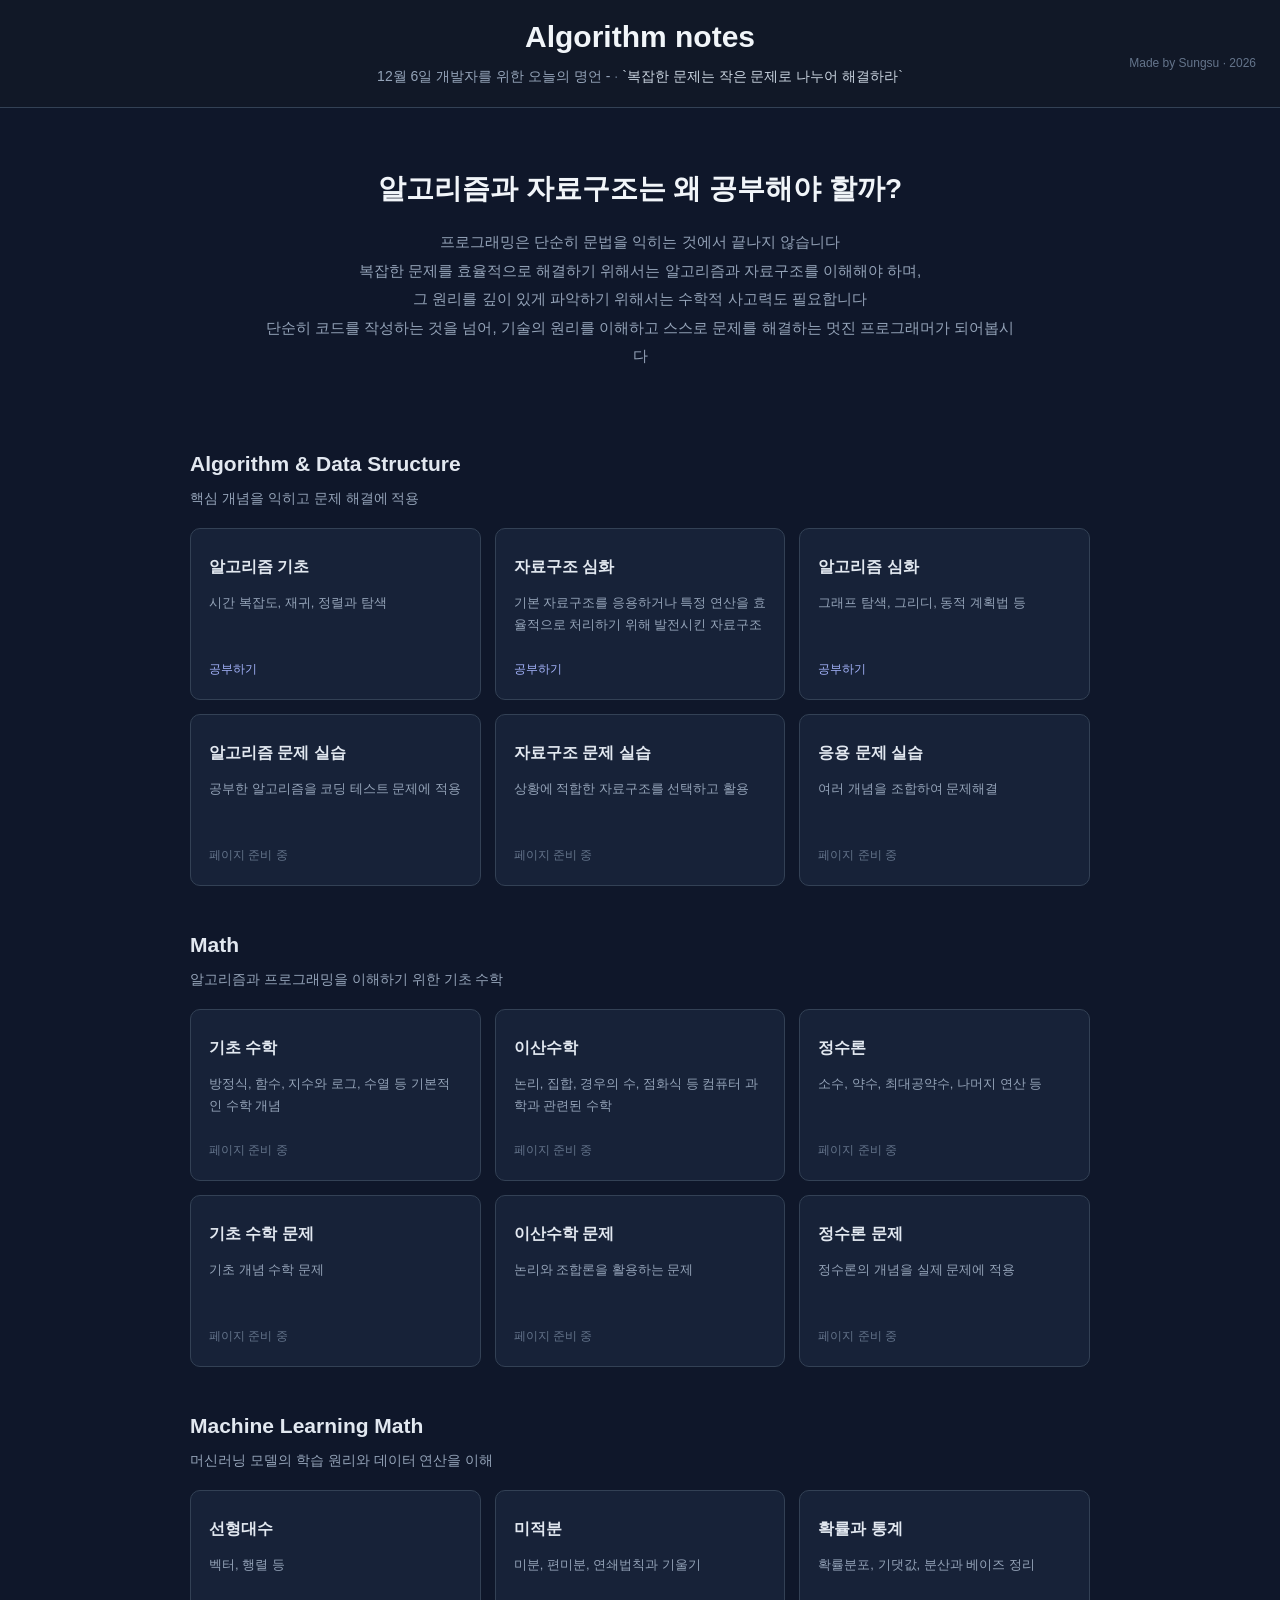
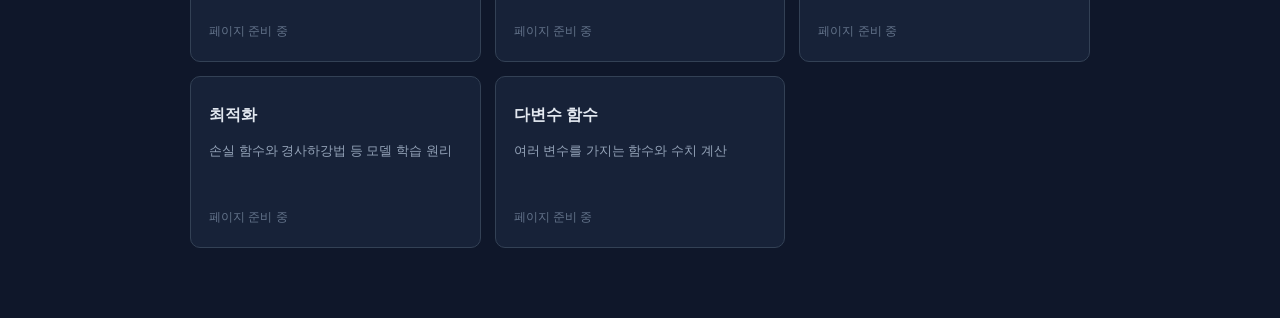
==== commit 5aa66c0c: "feat: add fundamental data structures list" ====
--- a/index.html
+++ b/index.html
@@ -33,7 +33,7 @@
                 복잡한 문제를 효율적으로 해결하기 위해서는 알고리즘과 자료구조를 이해해야 하며,<br>
                 그 원리를 깊이 있게 파악하기 위해서는 수학적 사고력도 필요합니다
                 <br>
-                단순히 코드를 작성하는 것을 넘어, 기술의 원리를 이해하고 스스로 문제를 해결하는 멋진 개발자가 되어봅시다
+                단순히 코드를 작성하는 것을 넘어, 기술의 원리를 이해하고 스스로 문제를 해결하는 멋진 프로그래머가 되어봅시다
             </p>
         </section>
 
@@ -55,9 +55,9 @@
                 </a>
 
                 <a href="data_structure/main.html" class="button">
-                    <strong>자료구조</strong>
-                    <span class="card-description">
-                        배열, 스택, 큐, 해시 등
+                    <strong>자료구조 심화</strong>
+                    <span class="card-description">
+                        기본 자료구조를 응용하거나 특정 연산을 효율적으로 처리하기 위해 발전시킨 자료구조
                     </span>
                     <span class="card-action">공부하기</span>
                 </a>
